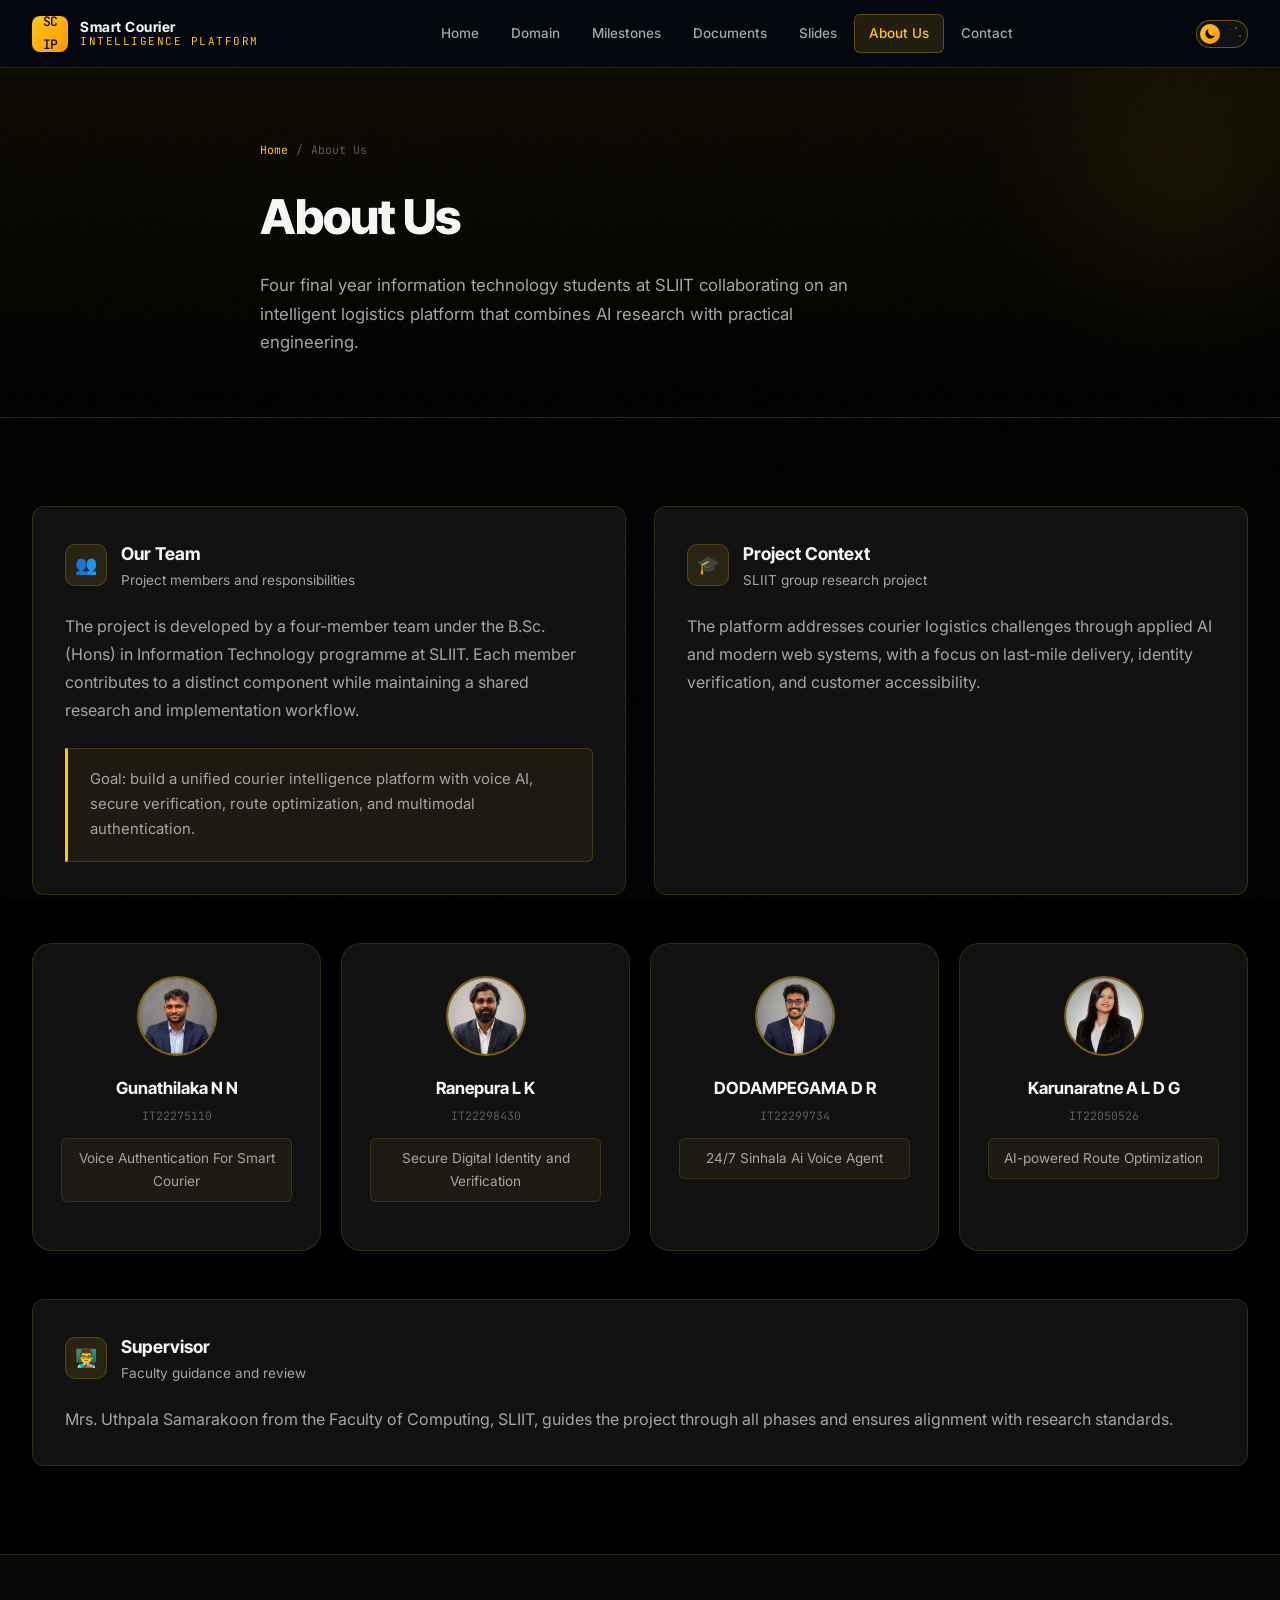
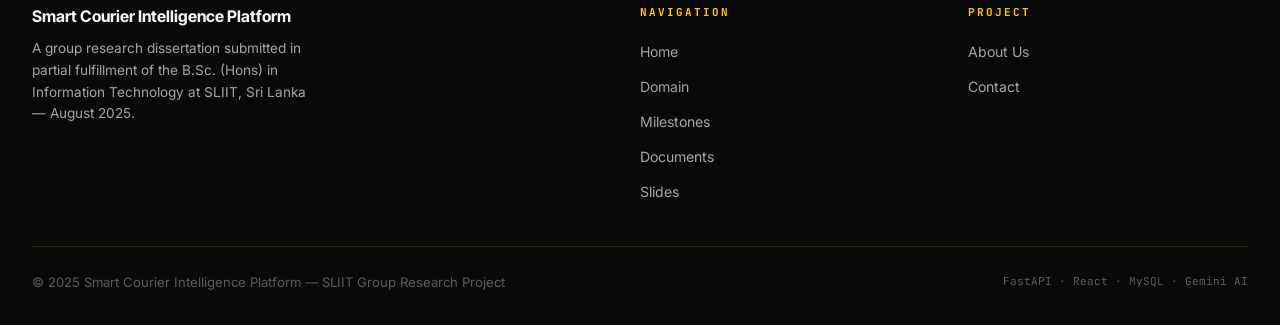
==== about.html @ 5ad06b8f "Initial commit: Smart Courier Intelligence Platform website with dark/light theme toggle" ====
<!DOCTYPE html>
<html lang="en">

<head>
  <meta charset="UTF-8">
  <meta name="viewport" content="width=device-width, initial-scale=1.0">
  <title>About Us | Smart Courier Intelligence Platform</title>
  <link rel="preconnect" href="https://fonts.googleapis.com">
  <link
    href="https://fonts.googleapis.com/css2?family=Space+Mono:ital,wght@0,400;0,700;1,400&family=DM+Sans:ital,opsz,wght@0,9..40,300;0,9..40,400;0,9..40,500;0,9..40,600;1,9..40,300&display=swap"
    rel="stylesheet">
  <link rel="stylesheet" href="style.css">
</head>

<body>

  <nav class="navbar">
    <div class="nav-inner">
      <a href="index.html" class="nav-brand">
        <div class="nav-logo">SC<br>IP</div>
        <div class="nav-name">Smart Courier<span>Intelligence Platform</span></div>
      </a>
      <div class="nav-links">
        <a href="index.html">Home</a>
        <a href="domain.html">Domain</a>
        <a href="milestones.html">Milestones</a>
        <a href="documents.html">Documents</a>
        <a href="slides.html">Slides</a>
        <a href="about.html" class="active">About Us</a>
        <a href="contact.html">Contact</a>
      </div>
      <button class="theme-toggle" id="theme-toggle" aria-label="Toggle theme">
        <div class="theme-toggle-track">
          <div class="toggle-stars"><span></span><span></span><span></span></div>
          <div class="theme-toggle-thumb">
            <svg class="icon-moon" viewBox="0 0 24 24" fill="currentColor"><path d="M21.752 15.002A9.718 9.718 0 0 1 18 15.75c-5.385 0-9.75-4.365-9.75-9.75 0-1.33.266-2.597.748-3.752A9.753 9.753 0 0 0 3 11.25C3 16.635 7.365 21 12.75 21a9.753 9.753 0 0 0 9.002-5.998Z"/></svg>
            <svg class="icon-sun" viewBox="0 0 24 24" fill="currentColor"><path d="M12 2.25a.75.75 0 0 1 .75.75v2.25a.75.75 0 0 1-1.5 0V3a.75.75 0 0 1 .75-.75ZM7.5 12a4.5 4.5 0 1 1 9 0 4.5 4.5 0 0 1-9 0ZM18.894 6.166a.75.75 0 0 0-1.06-1.06l-1.591 1.59a.75.75 0 1 0 1.06 1.061l1.591-1.59ZM21.75 12a.75.75 0 0 1-.75.75h-2.25a.75.75 0 0 1 0-1.5H21a.75.75 0 0 1 .75.75ZM17.834 18.894a.75.75 0 0 0 1.06-1.06l-1.59-1.591a.75.75 0 1 0-1.061 1.06l1.59 1.591ZM12 18a.75.75 0 0 1 .75.75V21a.75.75 0 0 1-1.5 0v-2.25A.75.75 0 0 1 12 18ZM7.758 17.303a.75.75 0 0 0-1.061-1.06l-1.591 1.59a.75.75 0 0 0 1.06 1.061l1.591-1.59ZM6 12a.75.75 0 0 1-.75.75H3a.75.75 0 0 1 0-1.5h2.25A.75.75 0 0 1 6 12ZM6.697 7.757a.75.75 0 0 0 1.06-1.06l-1.59-1.591a.75.75 0 0 0-1.061 1.06l1.59 1.591Z"/></svg>
          </div>
        </div>
      </button>
      <button class="nav-toggle" aria-label="Toggle menu">☰</button>
    </div>
  </nav>

  <main class="page-wrap">
    <section class="page-header">
      <div class="container page-header-inner">
        <div class="breadcrumb"><a href="index.html">Home</a> <span>/</span> About Us</div>
        <h1>About Us</h1>
        <p>Four final year information technology students at SLIIT collaborating on an intelligent logistics platform
          that combines AI research with practical engineering.</p>
      </div>
    </section>

    <section class="section">
      <div class="container">
        <div class="two-col">
          <div class="content-card">
            <div class="card-head">
              <div class="card-icon">👥</div>
              <div>
                <h3>Our Team</h3>
                <div class="card-sub">Project members and responsibilities</div>
              </div>
            </div>
            <p style="color:var(--text-secondary);line-height:1.75;">
              The project is developed by a four-member team under the B.Sc. (Hons) in Information Technology programme
              at SLIIT. Each member contributes to a distinct component while maintaining a shared research and
              implementation workflow.
            </p>
            <div class="highlight-box mt-24">
              <p>Goal: build a unified courier intelligence platform with voice AI, secure verification, route
                optimization, and multimodal authentication.</p>
            </div>
          </div>

          <div class="content-card">
            <div class="card-head">
              <div class="card-icon">🎓</div>
              <div>
                <h3>Project Context</h3>
                <div class="card-sub">SLIIT group research project</div>
              </div>
            </div>
            <p style="color:var(--text-secondary);line-height:1.75;">
              The platform addresses courier logistics challenges through applied AI and modern web systems, with a
              focus on last-mile delivery, identity verification, and customer accessibility.
            </p>
          </div>
        </div>

        <div class="team-grid mt-48">
          <div class="team-card">
            <img src="gunathilaka.jpeg" alt="Gunathilaka N N" class="team-avatar av1" style="object-fit: cover;">
            <h3>Gunathilaka N N</h3>
            <div class="team-id">IT22275110</div>
            <div class="team-comp">Voice Authentication For Smart Courier</div>
          </div>
          <div class="team-card">
            <img src="lahiru.jpeg" alt="Ranepura L K" class="team-avatar av2" style="object-fit: cover;">
            <h3>Ranepura L K</h3>
            <div class="team-id">IT22298430</div>
            <div class="team-comp">Secure Digital Identity and Verification</div>
          </div>
          <div class="team-card">
            <img src="dinidu.jpeg" alt="DODAMPEGAMA D R" class="team-avatar av3" style="object-fit: cover;">
            <h3>DODAMPEGAMA D R</h3>
            <div class="team-id">IT22299734</div>
            <div class="team-comp">24/7 Sinhala Ai Voice Agent</div>
          </div>
          <div class="team-card">
            <img src="dilumi.jpeg" alt="Karunaratne A L D G" class="team-avatar av4" style="object-fit: cover;">
            <h3>Karunaratne A L D G</h3>
            <div class="team-id">IT22050526</div>

            <div class="team-comp">AI-powered Route Optimization</div>
          </div>
        </div>

        <div class="content-card mt-48">
          <div class="card-head">
            <div class="card-icon">👨‍🏫</div>
            <div>
              <h3>Supervisor</h3>
              <div class="card-sub">Faculty guidance and review</div>
            </div>
          </div>
          <p style="color:var(--text-secondary);line-height:1.75;">
            Mrs. Uthpala Samarakoon from the Faculty of Computing, SLIIT, guides the project through all phases and
            ensures alignment with research standards.
          </p>
        </div>
      </div>
    </section>

    <footer>
      <div class="footer-inner">
        <div class="footer-top">
          <div class="footer-brand">
            <h3>Smart Courier Intelligence Platform</h3>
            <p>A group research dissertation submitted in partial fulfillment of the B.Sc. (Hons) in Information
              Technology at SLIIT, Sri Lanka — August 2025.</p>
          </div>
          <div class="footer-col">
            <h4>Navigation</h4>
            <ul>
              <li><a href="index.html">Home</a></li>
              <li><a href="domain.html">Domain</a></li>
              <li><a href="milestones.html">Milestones</a></li>
              <li><a href="documents.html">Documents</a></li>
              <li><a href="slides.html">Slides</a></li>
            </ul>
          </div>
          <div class="footer-col">
            <h4>Project</h4>
            <ul>
              <li><a href="about.html">About Us</a></li>
              <li><a href="contact.html">Contact</a></li>
            </ul>
          </div>
        </div>
        <div class="footer-bottom">
          <p>© 2025 Smart Courier Intelligence Platform — SLIIT Group Research Project</p>
          <span>FastAPI · React · MySQL · Gemini AI</span>
        </div>
      </div>
    </footer>
  </main>

  <script src="main.js"></script>
</body>

</html>
---- style.css ----
/* ============================================================
   SMART COURIER INTELLIGENCE PLATFORM — Global Stylesheet
  Aesthetic: Black / Gold Premium Logistics
  Fonts: Inter Tight (headings) + Inter (body) + JetBrains Mono (data)
   ============================================================ */

@import url('https://fonts.googleapis.com/css2?family=Inter:wght@400;500;600;700;800;900&family=Inter+Tight:wght@600;700;800;900&family=JetBrains+Mono:wght@400;500&display=swap');

/* ── CSS VARIABLES ── */
:root {
  --bg-primary:    #000000;
  --bg-secondary:  #090909;
  --bg-card:       #111111;
  --bg-card-hover: #171717;
  --bg-glass:      rgba(17, 17, 17, 0.8);
  --accent-cyan:   #ffc61a;
  --accent-blue:   #ffb300;
  --accent-purple: #ffd54f;
  --accent-green:  #f6d44e;
  --accent-orange: #ff9800;
  --text-primary:  #f5f5f5;
  --text-secondary:#a6a6a6;
  --text-muted:    #5d5d5d;
  --border:        rgba(255, 198, 26, 0.14);
  --border-hover:  rgba(255, 198, 26, 0.38);
  --glow-cyan:     0 0 20px rgba(255, 198, 26, 0.18);
  --glow-strong:   0 0 40px rgba(255, 198, 26, 0.28);
  --radius-sm:     6px;
  --radius-md:     12px;
  --radius-lg:     20px;
  --shadow-card:   0 4px 32px rgba(0,0,0,0.45);
  --transition:    all 0.25s cubic-bezier(0.4, 0, 0.2, 1);
  --font-head:     'Inter Tight', sans-serif;
  --font-body:     'Inter', sans-serif;
  --font-mono:     'JetBrains Mono', monospace;
}

/* ── LIGHT THEME OVERRIDES ── */
[data-theme="light"] {
  --bg-primary:    #f5f3ee;
  --bg-secondary:  #ece9e1;
  --bg-card:       #ffffff;
  --bg-card-hover: #faf9f6;
  --bg-glass:      rgba(255, 255, 255, 0.85);
  --accent-cyan:   #c48a00;
  --accent-blue:   #b37a00;
  --accent-purple: #d4a017;
  --accent-green:  #c09a10;
  --accent-orange: #d47800;
  --text-primary:  #1a1a1a;
  --text-secondary:#5a5a5a;
  --text-muted:    #9a9a9a;
  --border:        rgba(180, 140, 30, 0.18);
  --border-hover:  rgba(180, 140, 30, 0.40);
  --glow-cyan:     0 0 20px rgba(196, 138, 0, 0.12);
  --glow-strong:   0 0 40px rgba(196, 138, 0, 0.18);
  --shadow-card:   0 4px 32px rgba(0,0,0,0.08);
}

[data-theme="light"] body::before {
  opacity: 0.012;
}

[data-theme="light"] .navbar {
  background: rgba(245, 243, 238, 0.88);
}

[data-theme="light"] .nav-logo {
  color: #fff;
}

[data-theme="light"] .hero::before {
  background:
    radial-gradient(ellipse 80% 60% at 50% 0%, rgba(196,138,0,0.08) 0%, transparent 70%),
    radial-gradient(ellipse 50% 40% at 20% 80%, rgba(180,122,0,0.05) 0%, transparent 60%),
    radial-gradient(ellipse 50% 40% at 80% 80%, rgba(212,120,0,0.05) 0%, transparent 60%);
}

[data-theme="light"] .grid-bg {
  background-image:
    linear-gradient(rgba(180,140,30,0.06) 1px, transparent 1px),
    linear-gradient(90deg, rgba(180,140,30,0.06) 1px, transparent 1px);
}

[data-theme="light"] .btn-primary {
  color: #fff;
}

[data-theme="light"] .btn-primary:hover {
  color: #fff;
}

[data-theme="light"] .step-num {
  color: #fff;
}

[data-theme="light"] .info-table th {
  background: rgba(196,138,0,0.06);
}

[data-theme="light"] .slide-thumb-label {
  background: rgba(255,255,255,0.85);
  color: var(--text-muted);
}

[data-theme="light"] .nav-links.open {
  background: rgba(245,243,238,0.97);
}

[data-theme="light"] ::-webkit-scrollbar-track {
  background: var(--bg-primary);
}

[data-theme="light"] ::-webkit-scrollbar-thumb {
  background: #c0bdb6;
}

[data-theme="light"] ::-webkit-scrollbar-thumb:hover {
  background: #a09d96;
}

/* ── RESET & BASE ── */
*, *::before, *::after { box-sizing: border-box; margin: 0; padding: 0; }
html { scroll-behavior: smooth; font-size: 16px; }
html, html *:not(.theme-toggle-thumb):not(.icon-sun):not(.icon-moon) {
  transition: background-color 0.35s ease, color 0.35s ease, border-color 0.35s ease, box-shadow 0.35s ease;
}
body {
  font-family: var(--font-body);
  background-color: var(--bg-primary);
  color: var(--text-primary);
  line-height: 1.7;
  overflow-x: hidden;
}
img { max-width: 100%; display: block; }
a { color: var(--accent-cyan); text-decoration: none; transition: var(--transition); }
a:hover { color: #fff; }
ul, ol { list-style: none; }

/* ── NOISE TEXTURE OVERLAY ── */
body::before {
  content: '';
  position: fixed; inset: 0;
  background-image: url("data:image/svg+xml,%3Csvg viewBox='0 0 256 256' xmlns='http://www.w3.org/2000/svg'%3E%3Cfilter id='n'%3E%3CfeTurbulence type='fractalNoise' baseFrequency='0.9' numOctaves='4' stitchTiles='stitch'/%3E%3C/filter%3E%3Crect width='100%25' height='100%25' filter='url(%23n)' opacity='1'/%3E%3C/svg%3E");
  opacity: 0.025;
  pointer-events: none;
  z-index: 0;
}

/* ── GRID BACKGROUND ── */
.grid-bg {
  background-image:
    linear-gradient(rgba(255,198,26,0.05) 1px, transparent 1px),
    linear-gradient(90deg, rgba(255,198,26,0.05) 1px, transparent 1px);
  background-size: 48px 48px;
}

/* ── NAVIGATION ── */
.navbar {
  position: fixed; top: 0; left: 0; right: 0; z-index: 1000;
  height: 68px;
  background: rgba(5, 9, 17, 0.85);
  backdrop-filter: blur(16px) saturate(180%);
  border-bottom: 1px solid var(--border);
  display: flex; align-items: center;
}
.nav-inner {
  max-width: 1320px; margin: 0 auto; width: 100%;
  padding: 0 32px;
  display: flex; align-items: center; justify-content: space-between;
  gap: 24px;
}
.nav-brand {
  display: flex; align-items: center; gap: 12px;
  text-decoration: none;
  flex-shrink: 0;
}
.nav-logo {
  width: 36px; height: 36px;
  background: linear-gradient(135deg, var(--accent-cyan), var(--accent-orange));
  border-radius: 8px;
  display: flex; align-items: center; justify-content: center;
  font-family: var(--font-mono); font-size: 13px; font-weight: 500;
  color: #050911; letter-spacing: -0.5px;
}
.nav-name {
  font-family: var(--font-head); font-size: 14px; font-weight: 700;
  color: var(--text-primary); letter-spacing: 0.5px;
  line-height: 1.2;
}
.nav-name span { display: block; color: var(--accent-cyan); font-size: 11px; font-weight: 400; letter-spacing: 1.5px; text-transform: uppercase; font-family: var(--font-mono); }
.nav-links { display: flex; align-items: center; gap: 2px; }
.nav-links a {
  padding: 7px 14px;
  font-size: 13.5px; font-weight: 500;
  color: var(--text-secondary);
  border-radius: var(--radius-sm);
  border: 1px solid transparent;
  transition: var(--transition);
  white-space: nowrap;
}
.nav-links a:hover { color: var(--text-primary); background: rgba(255,198,26,0.08); border-color: var(--border); }
.nav-links a.active { color: var(--accent-cyan); background: rgba(255,198,26,0.12); border-color: rgba(255,198,26,0.28); }
.nav-toggle { display: none; background: none; border: none; cursor: pointer; color: var(--text-primary); font-size: 22px; }

/* ── PAGE WRAPPER ── */
.page-wrap { padding-top: 68px; min-height: 100vh; position: relative; z-index: 1; }

/* ── HERO SECTION ── */
.hero {
  position: relative; overflow: hidden;
  padding: 100px 32px 90px;
  text-align: center;
}
.hero::before {
  content: '';
  position: absolute; inset: 0;
  background:
    radial-gradient(ellipse 80% 60% at 50% 0%, rgba(255,198,26,0.10) 0%, transparent 70%),
    radial-gradient(ellipse 50% 40% at 20% 80%, rgba(255,179,0,0.06) 0%, transparent 60%),
    radial-gradient(ellipse 50% 40% at 80% 80%, rgba(255,152,0,0.06) 0%, transparent 60%);
}
.hero-inner { max-width: 900px; margin: 0 auto; position: relative; }
.hero-badge {
  display: inline-flex; align-items: center; gap: 8px;
  padding: 6px 16px;
  background: rgba(255,198,26,0.08); border: 1px solid rgba(255,198,26,0.25);
  border-radius: 50px; margin-bottom: 28px;
  font-family: var(--font-mono); font-size: 12px; color: var(--accent-cyan);
  letter-spacing: 1.5px; text-transform: uppercase;
  animation: fadeInDown 0.6s ease both;
}
.hero-badge::before { content: '●'; font-size: 8px; animation: pulse 2s infinite; }
@keyframes pulse { 0%,100%{opacity:1} 50%{opacity:0.3} }
@keyframes fadeInDown { from{opacity:0;transform:translateY(-16px)} to{opacity:1;transform:translateY(0)} }
@keyframes fadeInUp { from{opacity:0;transform:translateY(20px)} to{opacity:1;transform:translateY(0)} }
@keyframes fadeIn { from{opacity:0} to{opacity:1} }

.hero h1 {
  font-family: var(--font-head); font-size: clamp(2.4rem, 5vw, 4rem);
  font-weight: 800; line-height: 1.1; letter-spacing: -1.5px;
  margin-bottom: 22px;
  animation: fadeInUp 0.7s ease 0.1s both;
}
.hero h1 .line-accent { 
  display: block;
  background: linear-gradient(90deg, var(--accent-cyan), var(--accent-orange), var(--accent-purple));
  -webkit-background-clip: text; -webkit-text-fill-color: transparent;
  background-clip: text;
}
.hero-sub {
  font-size: 1.1rem; color: var(--text-secondary); max-width: 680px; margin: 0 auto 40px;
  line-height: 1.7; animation: fadeInUp 0.7s ease 0.2s both;
}
.hero-actions {
  display: flex; gap: 14px; justify-content: center; flex-wrap: wrap;
  animation: fadeInUp 0.7s ease 0.3s both;
}
.btn-primary {
  display: inline-flex; align-items: center; gap: 8px;
  padding: 13px 28px; font-weight: 600; font-size: 14.5px;
  background: linear-gradient(135deg, var(--accent-cyan), var(--accent-orange));
  color: #000; border-radius: var(--radius-sm); border: none; cursor: pointer;
  transition: var(--transition); text-decoration: none;
  box-shadow: 0 0 0 rgba(255,198,26,0);
}
.btn-primary:hover { transform: translateY(-2px); box-shadow: 0 6px 24px rgba(255,198,26,0.35); color: #000; }
.btn-outline {
  display: inline-flex; align-items: center; gap: 8px;
  padding: 12px 28px; font-weight: 500; font-size: 14.5px;
  background: transparent; color: var(--text-primary);
  border: 1px solid var(--border-hover); border-radius: var(--radius-sm); cursor: pointer;
  transition: var(--transition); text-decoration: none;
}
.btn-outline:hover { background: rgba(255,198,26,0.07); border-color: var(--accent-cyan); color: var(--text-primary); transform: translateY(-2px); }

/* ── SECTION COMMON ── */
.section { padding: 88px 32px; }
.section-sm { padding: 60px 32px; }
.container { max-width: 1280px; margin: 0 auto; }
.section-label {
  font-family: var(--font-mono); font-size: 11px; color: var(--accent-cyan);
  letter-spacing: 2.5px; text-transform: uppercase; margin-bottom: 12px;
  display: flex; align-items: center; gap: 10px;
}
.section-label::before { content: ''; display: block; width: 24px; height: 1px; background: var(--accent-cyan); }
.section-title {
  font-family: var(--font-head); font-size: clamp(1.8rem, 3vw, 2.6rem);
  font-weight: 700; letter-spacing: -0.8px; margin-bottom: 14px; line-height: 1.2;
}
.section-title span { color: var(--accent-cyan); }
.section-desc { color: var(--text-secondary); max-width: 600px; font-size: 1.05rem; }

/* ── DIVIDER ── */
.divider { height: 1px; background: linear-gradient(90deg, transparent, var(--border) 30%, var(--border) 70%, transparent); margin: 0 32px; }

/* ── COMPONENT CARDS ── */
.components-grid { display: grid; grid-template-columns: repeat(auto-fit, minmax(280px, 1fr)); gap: 20px; margin-top: 48px; }
.comp-card {
  background: var(--bg-card); border: 1px solid var(--border);
  border-radius: var(--radius-lg); padding: 32px;
  transition: var(--transition); position: relative; overflow: hidden;
}
.comp-card::before {
  content: ''; position: absolute; top: 0; left: 0; right: 0; height: 2px;
  background: linear-gradient(90deg, transparent, var(--card-color, var(--accent-cyan)), transparent);
  opacity: 0; transition: var(--transition);
}
.comp-card:hover { transform: translateY(-4px); background: var(--bg-card-hover); border-color: var(--border-hover); box-shadow: var(--glow-cyan); }
.comp-card:hover::before { opacity: 1; }
.comp-card.c1 { --card-color: #ffc61a; }
.comp-card.c2 { --card-color: #ffb300; }
.comp-card.c3 { --card-color: #ffd54f; }
.comp-card.c4 { --card-color: #ff9800; }
.comp-number {
  font-family: var(--font-mono); font-size: 11px; color: var(--text-muted);
  letter-spacing: 2px; text-transform: uppercase; margin-bottom: 16px;
}
.comp-icon {
  width: 48px; height: 48px; border-radius: 12px; margin-bottom: 18px;
  display: flex; align-items: center; justify-content: center; font-size: 22px;
}
.c1 .comp-icon { background: rgba(255,198,26,0.12); }
.c2 .comp-icon { background: rgba(255,179,0,0.12); }
.c3 .comp-icon { background: rgba(255,213,79,0.12); }
.c4 .comp-icon { background: rgba(255,152,0,0.12); }
.comp-card h3 { font-family: var(--font-head); font-size: 1.15rem; font-weight: 700; margin-bottom: 10px; }
.comp-card p { color: var(--text-secondary); font-size: 0.92rem; line-height: 1.65; }
.comp-tag {
  display: inline-block; margin-top: 18px;
  padding: 4px 12px; border-radius: 50px; font-size: 11.5px; font-family: var(--font-mono);
}
.c1 .comp-tag { background: rgba(255,198,26,0.1); color: var(--accent-cyan); }
.c2 .comp-tag { background: rgba(255,179,0,0.1); color: #ffb300; }
.c3 .comp-tag { background: rgba(255,213,79,0.1); color: #ffd54f; }
.c4 .comp-tag { background: rgba(255,152,0,0.1); color: var(--accent-orange); }

/* ── STATS STRIP ── */
.stats-strip {
  background: var(--bg-secondary); border-top: 1px solid var(--border); border-bottom: 1px solid var(--border);
  padding: 48px 32px;
}
.stats-grid { display: grid; grid-template-columns: repeat(auto-fit, minmax(200px, 1fr)); gap: 32px; max-width: 1280px; margin: 0 auto; text-align: center; }
.stat-item {}
.stat-num {
  font-family: var(--font-head); font-size: 2.6rem; font-weight: 800; letter-spacing: -1px;
  background: linear-gradient(135deg, var(--accent-cyan), var(--accent-blue));
  -webkit-background-clip: text; -webkit-text-fill-color: transparent; background-clip: text;
  line-height: 1;
}
.stat-label { color: var(--text-secondary); font-size: 0.88rem; margin-top: 8px; }
.stat-sub { color: var(--text-muted); font-size: 0.78rem; font-family: var(--font-mono); margin-top: 4px; }

/* ── PAGE HEADER ── */
.page-header {
  padding: 72px 32px 60px;
  background: linear-gradient(180deg, rgba(255,198,26,0.05) 0%, transparent 100%);
  border-bottom: 1px solid var(--border);
  position: relative; overflow: hidden;
}
.page-header::before {
  content: ''; position: absolute; top: -100px; right: -100px;
  width: 400px; height: 400px; border-radius: 50%;
  background: radial-gradient(circle, rgba(255,198,26,0.06) 0%, transparent 70%);
  pointer-events: none;
}
.page-header .container { position: relative; }
.page-header-inner { max-width: 760px; }
.breadcrumb { font-family: var(--font-mono); font-size: 11.5px; color: var(--text-muted); margin-bottom: 16px; display: flex; align-items: center; gap: 8px; }
.breadcrumb a { color: var(--accent-cyan); }
.breadcrumb span { color: var(--text-muted); }
.page-header h1 { font-family: var(--font-head); font-size: clamp(2rem, 4vw, 3rem); font-weight: 800; letter-spacing: -1px; margin-bottom: 14px; }
.page-header p { color: var(--text-secondary); font-size: 1.05rem; max-width: 600px; }

/* ── CONTENT CARDS ── */
.content-card {
  background: var(--bg-card); border: 1px solid var(--border);
  border-radius: var(--radius-md); padding: 32px;
  transition: var(--transition);
}
.content-card:hover { border-color: var(--border-hover); }
.card-head { display: flex; align-items: center; gap: 14px; margin-bottom: 20px; }
.card-icon {
  width: 42px; height: 42px; border-radius: 10px;
  background: rgba(255,198,26,0.1); border: 1px solid rgba(255,198,26,0.2);
  display: flex; align-items: center; justify-content: center; font-size: 18px;
  flex-shrink: 0;
}
.card-head h3 { font-family: var(--font-head); font-size: 1.1rem; font-weight: 700; }
.card-head .card-sub { color: var(--text-secondary); font-size: 0.85rem; }

/* ── INFO TABLES ── */
.info-table { width: 100%; border-collapse: collapse; font-size: 0.92rem; }
.info-table th {
  text-align: left; padding: 12px 16px;
  font-family: var(--font-mono); font-size: 11px; font-weight: 500;
  color: var(--accent-cyan); letter-spacing: 1.5px; text-transform: uppercase;
  border-bottom: 1px solid var(--border); background: rgba(255,198,26,0.04);
}
.info-table td { padding: 13px 16px; border-bottom: 1px solid rgba(255,255,255,0.04); color: var(--text-secondary); vertical-align: top; }
.info-table tr:last-child td { border-bottom: none; }
.info-table tr:hover td { background: rgba(255,198,26,0.03); color: var(--text-primary); }
.info-table td strong { color: var(--text-primary); font-weight: 500; }

/* ── TAGS / BADGES ── */
.tag {
  display: inline-block; padding: 3px 10px; border-radius: 4px;
  font-family: var(--font-mono); font-size: 11px; font-weight: 500;
}
.tag-cyan { background: rgba(255,198,26,0.1); color: var(--accent-cyan); border: 1px solid rgba(255,198,26,0.2); }
.tag-purple { background: rgba(255,179,0,0.1); color: #ffb300; border: 1px solid rgba(255,179,0,0.2); }
.tag-blue { background: rgba(255,213,79,0.1); color: #ffd54f; border: 1px solid rgba(255,213,79,0.2); }
.tag-green { background: rgba(0,229,160,0.1); color: var(--accent-green); border: 1px solid rgba(0,229,160,0.2); }
.tag-orange { background: rgba(255,140,66,0.1); color: var(--accent-orange); border: 1px solid rgba(255,140,66,0.2); }

/* ── TIMELINE ── */
.timeline { position: relative; padding-left: 32px; }
.timeline::before { content: ''; position: absolute; left: 8px; top: 4px; bottom: 4px; width: 1px; background: linear-gradient(180deg, var(--accent-cyan), var(--accent-orange), transparent); }
.timeline-item { position: relative; margin-bottom: 36px; }
.timeline-item::before {
  content: ''; position: absolute; left: -28px; top: 6px;
  width: 12px; height: 12px; border-radius: 50%;
  background: var(--bg-primary); border: 2px solid var(--accent-cyan);
  box-shadow: 0 0 8px rgba(255,198,26,0.4);
}
.timeline-item.done::before { background: var(--accent-cyan); }
.timeline-date { font-family: var(--font-mono); font-size: 11px; color: var(--text-muted); letter-spacing: 1px; margin-bottom: 6px; }
.timeline-item h4 { font-family: var(--font-head); font-size: 1rem; font-weight: 700; margin-bottom: 8px; }
.timeline-item p { font-size: 0.9rem; color: var(--text-secondary); }

/* ── ACCORDION ── */
.accordion-item {
  background: var(--bg-card); border: 1px solid var(--border);
  border-radius: var(--radius-md); margin-bottom: 12px;
  overflow: hidden; transition: var(--transition);
}
.accordion-item:hover { border-color: var(--border-hover); }
.accordion-btn {
  width: 100%; display: flex; align-items: center; justify-content: space-between;
  padding: 22px 28px; background: none; border: none; cursor: pointer;
  text-align: left; color: var(--text-primary); gap: 16px;
}
.accordion-btn-left { display: flex; align-items: center; gap: 16px; }
.accordion-num { font-family: var(--font-mono); font-size: 12px; color: var(--accent-cyan); letter-spacing: 1px; min-width: 32px; }
.accordion-title { font-family: var(--font-head); font-size: 1rem; font-weight: 700; }
.accordion-sub { font-size: 0.85rem; color: var(--text-secondary); margin-top: 2px; }
.accordion-arrow { font-size: 18px; color: var(--text-muted); transition: var(--transition); flex-shrink: 0; }
.accordion-item.open .accordion-arrow { transform: rotate(180deg); color: var(--accent-cyan); }
.accordion-body { display: none; padding: 0 28px 24px; }
.accordion-item.open .accordion-body { display: block; }
.accordion-body p { color: var(--text-secondary); font-size: 0.93rem; margin-bottom: 12px; }
.accordion-body ul { display: grid; gap: 8px; }
.accordion-body li { color: var(--text-secondary); font-size: 0.9rem; padding-left: 18px; position: relative; }
.accordion-body li::before { content: '→'; position: absolute; left: 0; color: var(--accent-cyan); font-size: 12px; top: 1px; }
.milestone-meta { display: flex; gap: 16px; flex-wrap: wrap; margin-top: 16px; }
.milestone-meta-item { display: flex; align-items: center; gap: 6px; font-size: 0.85rem; }
.milestone-meta-item .meta-label { color: var(--text-muted); font-family: var(--font-mono); font-size: 11px; text-transform: uppercase; letter-spacing: 1px; }
.milestone-meta-item .meta-val { color: var(--accent-cyan); font-family: var(--font-mono); font-size: 12px; }

/* ── DOCUMENT CARDS ── */
.doc-grid { display: grid; grid-template-columns: repeat(auto-fill, minmax(280px, 1fr)); gap: 18px; }
.doc-card {
  background: var(--bg-card); border: 1px solid var(--border);
  border-radius: var(--radius-md); padding: 24px;
  display: flex; align-items: flex-start; gap: 18px;
  transition: var(--transition); cursor: pointer;
}
.doc-card:hover { border-color: var(--border-hover); background: var(--bg-card-hover); transform: translateY(-2px); }
.doc-file-icon {
  width: 44px; height: 52px; border-radius: 8px; flex-shrink: 0;
  display: flex; align-items: center; justify-content: center;
  font-size: 20px; font-weight: 800; position: relative;
}
.doc-file-icon.pdf { background: rgba(255,80,80,0.12); color: #ff8a8a; border: 1px solid rgba(255,80,80,0.2); }
.doc-file-icon.pptx { background: rgba(255,140,66,0.12); color: var(--accent-orange); border: 1px solid rgba(255,140,66,0.2); }
.doc-file-icon.link { background: rgba(255,198,26,0.1); color: var(--accent-cyan); border: 1px solid var(--border); }
.doc-info { flex: 1; min-width: 0; }
.doc-info h4 { font-family: var(--font-head); font-size: 0.95rem; font-weight: 700; margin-bottom: 5px; }
.doc-info p { color: var(--text-secondary); font-size: 0.83rem; line-height: 1.5; }
.doc-status { display: flex; align-items: center; gap: 6px; margin-top: 10px; font-size: 0.8rem; font-family: var(--font-mono); }
.status-dot { width: 6px; height: 6px; border-radius: 50%; flex-shrink: 0; }
.status-dot.available { background: var(--accent-green); box-shadow: 0 0 6px rgba(0,229,160,0.5); }
.status-dot.pending { background: var(--accent-orange); }
.status-text.available { color: var(--accent-green); }
.status-text.pending { color: var(--accent-orange); }

/* ── TEAM CARDS ── */
.team-grid { display: grid; grid-template-columns: repeat(auto-fill, minmax(260px, 1fr)); gap: 20px; }
.team-card {
  background: var(--bg-card); border: 1px solid var(--border);
  border-radius: var(--radius-lg); padding: 32px 28px;
  text-align: center; transition: var(--transition);
}
.team-card:hover { border-color: var(--border-hover); transform: translateY(-4px); box-shadow: var(--glow-cyan); }
.team-avatar {
  width: 80px; height: 80px; border-radius: 50%; margin: 0 auto 18px;
  display: flex; align-items: center; justify-content: center;
  font-family: var(--font-head); font-size: 28px; font-weight: 800;
  border: 2px solid var(--border-hover);
}
.av1 { background: linear-gradient(135deg, rgba(255,198,26,0.2), rgba(255,198,26,0.05)); color: var(--accent-cyan); }
.av2 { background: linear-gradient(135deg, rgba(255,179,0,0.2), rgba(255,179,0,0.05)); color: #ffb300; }
.av3 { background: linear-gradient(135deg, rgba(255,213,79,0.2), rgba(255,213,79,0.05)); color: #ffd54f; }
.av4 { background: linear-gradient(135deg, rgba(255,152,0,0.2), rgba(255,152,0,0.05)); color: var(--accent-orange); }
.team-card h3 { font-family: var(--font-head); font-size: 1.05rem; font-weight: 700; margin-bottom: 4px; }
.team-id { font-family: var(--font-mono); font-size: 11.5px; color: var(--text-muted); margin-bottom: 12px; }
.team-comp { font-size: 0.85rem; color: var(--text-secondary); margin-bottom: 16px; padding: 8px 12px; background: rgba(255,198,26,0.05); border-radius: 6px; border: 1px solid var(--border); }
.team-email { font-size: 0.83rem; color: var(--accent-cyan); font-family: var(--font-mono); }
.team-email:hover { color: #fff; }

/* ── CONTACT FORM ── */
.contact-layout { display: grid; grid-template-columns: 1fr 380px; gap: 40px; align-items: start; }
.contact-form-wrap { background: var(--bg-card); border: 1px solid var(--border); border-radius: var(--radius-lg); padding: 40px; }
.form-group { margin-bottom: 22px; }
.form-label { display: block; font-size: 12.5px; font-family: var(--font-mono); color: var(--text-secondary); letter-spacing: 1px; text-transform: uppercase; margin-bottom: 8px; }
.form-input, .form-select, .form-textarea {
  width: 100%; padding: 13px 16px;
  background: var(--bg-secondary); border: 1px solid var(--border);
  border-radius: var(--radius-sm); color: var(--text-primary);
  font-family: var(--font-body); font-size: 14.5px;
  transition: var(--transition); outline: none;
}
.form-input:focus, .form-select:focus, .form-textarea:focus { border-color: var(--accent-cyan); box-shadow: 0 0 0 3px rgba(255,198,26,0.08); }
.form-textarea { resize: vertical; min-height: 130px; }
.form-row { display: grid; grid-template-columns: 1fr 1fr; gap: 18px; }
.contact-info-card { background: var(--bg-card); border: 1px solid var(--border); border-radius: var(--radius-lg); padding: 32px; }
.contact-info-card h3 { font-family: var(--font-head); font-size: 1.15rem; font-weight: 700; margin-bottom: 24px; }
.contact-item { display: flex; gap: 14px; margin-bottom: 22px; align-items: flex-start; }
.contact-item-icon { width: 38px; height: 38px; border-radius: 8px; background: rgba(255,198,26,0.08); border: 1px solid var(--border); display: flex; align-items: center; justify-content: center; font-size: 17px; flex-shrink: 0; }
.contact-item-text { }
.contact-item-label { font-size: 11px; font-family: var(--font-mono); color: var(--text-muted); letter-spacing: 1px; text-transform: uppercase; margin-bottom: 3px; }
.contact-item-val { font-size: 0.9rem; color: var(--text-secondary); }
.contact-item-val a { color: var(--accent-cyan); }

/* ── TECH PILLS ── */
.tech-cloud { display: flex; flex-wrap: wrap; gap: 10px; }
.tech-pill {
  padding: 6px 14px; border-radius: 50px;
  font-family: var(--font-mono); font-size: 12px;
  background: var(--bg-secondary); border: 1px solid var(--border);
  color: var(--text-secondary); transition: var(--transition);
}
.tech-pill:hover { border-color: var(--accent-cyan); color: var(--accent-cyan); }

/* ── TWO-COL LAYOUT ── */
.two-col { display: grid; grid-template-columns: 1fr 1fr; gap: 28px; }
.three-col { display: grid; grid-template-columns: repeat(3, 1fr); gap: 20px; }

/* ── GAP UTILITIES ── */
.mt-8 { margin-top: 8px; }
.mt-12 { margin-top: 12px; }
.mt-16 { margin-top: 16px; }
.mt-24 { margin-top: 24px; }
.mt-32 { margin-top: 32px; }
.mt-40 { margin-top: 40px; }
.mt-48 { margin-top: 48px; }
.mb-8 { margin-bottom: 8px; }
.mb-12 { margin-bottom: 12px; }
.mb-16 { margin-bottom: 16px; }
.mb-24 { margin-bottom: 24px; }
.mb-32 { margin-bottom: 32px; }
.mb-48 { margin-bottom: 48px; }

/* ── HIGHLIGHT BOX ── */
.highlight-box {
  background: rgba(255,198,26,0.05); border: 1px solid rgba(255,198,26,0.2);
  border-left: 3px solid var(--accent-cyan);
  border-radius: 0 var(--radius-sm) var(--radius-sm) 0;
  padding: 18px 22px; font-size: 0.93rem;
}
.highlight-box.purple { background: rgba(255,179,0,0.05); border-color: rgba(255,179,0,0.2); border-left-color: var(--accent-orange); }
.highlight-box p { color: var(--text-secondary); margin: 0; }

/* ── FOOTER ── */
footer {
  background: var(--bg-secondary); border-top: 1px solid var(--border);
  padding: 48px 32px 32px;
}
.footer-inner { max-width: 1280px; margin: 0 auto; }
.footer-top { display: grid; grid-template-columns: 2fr 1fr 1fr; gap: 48px; margin-bottom: 40px; }
.footer-brand h3 { font-family: var(--font-head); font-size: 1rem; font-weight: 700; margin-bottom: 8px; }
.footer-brand p { font-size: 0.85rem; color: var(--text-secondary); max-width: 280px; line-height: 1.6; }
.footer-col h4 { font-family: var(--font-mono); font-size: 11px; color: var(--accent-cyan); letter-spacing: 2px; text-transform: uppercase; margin-bottom: 16px; }
.footer-col ul { display: grid; gap: 8px; }
.footer-col li a { font-size: 0.88rem; color: var(--text-secondary); }
.footer-col li a:hover { color: var(--text-primary); }
.footer-bottom { display: flex; align-items: center; justify-content: space-between; padding-top: 24px; border-top: 1px solid var(--border); flex-wrap: wrap; gap: 12px; }
.footer-bottom p { font-size: 0.82rem; color: var(--text-muted); }
.footer-bottom span { font-family: var(--font-mono); font-size: 11px; color: var(--text-muted); }

/* ── SLIDES GRID ── */
.slides-grid { display: grid; grid-template-columns: repeat(auto-fill, minmax(300px, 1fr)); gap: 20px; }
.slide-card {
  background: var(--bg-card); border: 1px solid var(--border);
  border-radius: var(--radius-md); overflow: hidden;
  transition: var(--transition);
}
.slide-card:hover { border-color: var(--border-hover); transform: translateY(-3px); }
.slide-thumb {
  height: 160px; background: linear-gradient(135deg, var(--bg-secondary), var(--bg-card));
  display: flex; align-items: center; justify-content: center;
  border-bottom: 1px solid var(--border); position: relative; overflow: hidden;
}
.slide-thumb::before {
  content: ''; position: absolute; inset: 0;
  background: linear-gradient(135deg, rgba(255,198,26,0.05), rgba(255,152,0,0.05));
}
.slide-thumb-icon { font-size: 48px; opacity: 0.4; }
.slide-thumb-label {
  position: absolute; bottom: 12px; right: 12px;
  font-family: var(--font-mono); font-size: 10px; color: var(--text-muted);
  background: rgba(5,9,17,0.8); padding: 3px 8px; border-radius: 4px;
}
.slide-info { padding: 20px; }
.slide-info h4 { font-family: var(--font-head); font-size: 0.95rem; font-weight: 700; margin-bottom: 6px; }
.slide-info p { font-size: 0.83rem; color: var(--text-secondary); }
.slide-actions { display: flex; gap: 10px; margin-top: 16px; }
.btn-sm {
  padding: 7px 16px; font-size: 12.5px; font-weight: 500; border-radius: var(--radius-sm);
  cursor: pointer; border: none; display: inline-flex; align-items: center; gap: 6px;
  transition: var(--transition); text-decoration: none;
}
.btn-sm-primary { background: rgba(255,198,26,0.12); color: var(--accent-cyan); border: 1px solid rgba(255,198,26,0.2); }
.btn-sm-primary:hover { background: rgba(255,198,26,0.2); color: var(--accent-cyan); }
.btn-sm-ghost { background: transparent; color: var(--text-secondary); border: 1px solid var(--border); }
.btn-sm-ghost:hover { border-color: var(--border-hover); color: var(--text-primary); }

/* ── METHODOLOGY STEPS ── */
.method-steps { display: grid; gap: 16px; }
.method-step {
  background: var(--bg-card); border: 1px solid var(--border); border-radius: var(--radius-md);
  padding: 22px 26px; display: flex; gap: 20px; align-items: flex-start;
  transition: var(--transition);
}
.method-step:hover { border-color: var(--border-hover); }
.step-num {
  width: 36px; height: 36px; border-radius: 50%; flex-shrink: 0;
  background: linear-gradient(135deg, var(--accent-cyan), var(--accent-blue));
  display: flex; align-items: center; justify-content: center;
  font-family: var(--font-mono); font-size: 12px; font-weight: 500; color: #050911;
}
.step-content h4 { font-family: var(--font-head); font-size: 0.97rem; font-weight: 700; margin-bottom: 6px; }
.step-content p { font-size: 0.88rem; color: var(--text-secondary); line-height: 1.6; }

/* ── SCROLLBAR ── */
::-webkit-scrollbar { width: 6px; }
::-webkit-scrollbar-track { background: var(--bg-primary); }
::-webkit-scrollbar-thumb { background: var(--text-muted); border-radius: 3px; }
::-webkit-scrollbar-thumb:hover { background: var(--text-secondary); }

/* ── THEME TOGGLE BUTTON ── */
.theme-toggle {
  position: relative;
  width: 52px;
  height: 28px;
  border-radius: 50px;
  border: 1px solid var(--border-hover);
  background: var(--bg-card);
  cursor: pointer;
  padding: 0;
  flex-shrink: 0;
  transition: var(--transition);
  overflow: hidden;
}

.theme-toggle:hover {
  border-color: var(--accent-cyan);
  box-shadow: var(--glow-cyan);
}

.theme-toggle-track {
  position: relative;
  width: 100%;
  height: 100%;
}

.theme-toggle-thumb {
  position: absolute;
  top: 3px;
  left: 3px;
  width: 20px;
  height: 20px;
  border-radius: 50%;
  background: linear-gradient(135deg, var(--accent-cyan), var(--accent-orange));
  transition: all 0.4s cubic-bezier(0.68, -0.15, 0.27, 1.15);
  display: flex;
  align-items: center;
  justify-content: center;
  z-index: 2;
}

.theme-toggle-thumb svg {
  width: 12px;
  height: 12px;
  transition: all 0.3s ease;
}

.theme-toggle-thumb .icon-sun {
  position: absolute;
  opacity: 0;
  transform: rotate(-90deg) scale(0.5);
  transition: all 0.4s ease;
}

.theme-toggle-thumb .icon-moon {
  position: absolute;
  opacity: 1;
  transform: rotate(0deg) scale(1);
  transition: all 0.4s ease;
}

/* Stars decoration in toggle track */
.toggle-stars {
  position: absolute;
  inset: 0;
  transition: opacity 0.4s ease;
}

.toggle-stars span {
  position: absolute;
  width: 2px;
  height: 2px;
  border-radius: 50%;
  background: var(--text-muted);
}

.toggle-stars span:nth-child(1) { top: 6px; right: 10px; animation: twinkle 2s infinite 0.3s; }
.toggle-stars span:nth-child(2) { top: 14px; right: 6px; animation: twinkle 2s infinite 0.8s; }
.toggle-stars span:nth-child(3) { top: 8px; right: 16px; width: 1.5px; height: 1.5px; animation: twinkle 2s infinite 1.2s; }

@keyframes twinkle {
  0%, 100% { opacity: 1; }
  50% { opacity: 0.2; }
}

/* Light mode toggle state */
[data-theme="light"] .theme-toggle-thumb {
  left: calc(100% - 23px);
}

[data-theme="light"] .theme-toggle-thumb .icon-sun {
  opacity: 1;
  transform: rotate(0deg) scale(1);
}

[data-theme="light"] .theme-toggle-thumb .icon-moon {
  opacity: 0;
  transform: rotate(90deg) scale(0.5);
}

[data-theme="light"] .toggle-stars {
  opacity: 0;
}

/* ── RESPONSIVE ── */
@media (max-width: 1024px) {
  .footer-top { grid-template-columns: 1fr 1fr; }
  .contact-layout { grid-template-columns: 1fr; }
  .two-col { grid-template-columns: 1fr; }
  .three-col { grid-template-columns: 1fr 1fr; }
}
@media (max-width: 768px) {
  .nav-links { display: none; position: absolute; top: 68px; left: 0; right: 0; background: rgba(5,9,17,0.97); backdrop-filter: blur(16px); border-bottom: 1px solid var(--border); padding: 16px; flex-direction: column; gap: 4px; }
  .nav-links.open { display: flex; }
  .nav-links a { padding: 11px 16px; border-radius: var(--radius-sm); }
  .nav-toggle { display: block; }
  .section { padding: 60px 20px; }
  .hero { padding: 72px 20px 64px; }
  .page-header { padding: 52px 20px 44px; }
  .form-row { grid-template-columns: 1fr; }
  .three-col { grid-template-columns: 1fr; }
  .footer-top { grid-template-columns: 1fr; gap: 32px; }
  .footer-bottom { flex-direction: column; text-align: center; }
  .stats-grid { grid-template-columns: 1fr 1fr; }
}
@media (max-width: 480px) {
  .components-grid { grid-template-columns: 1fr; }
  .team-grid { grid-template-columns: 1fr; }
  .doc-grid { grid-template-columns: 1fr; }
  .slides-grid { grid-template-columns: 1fr; }
  .stats-grid { grid-template-columns: 1fr 1fr; }
}
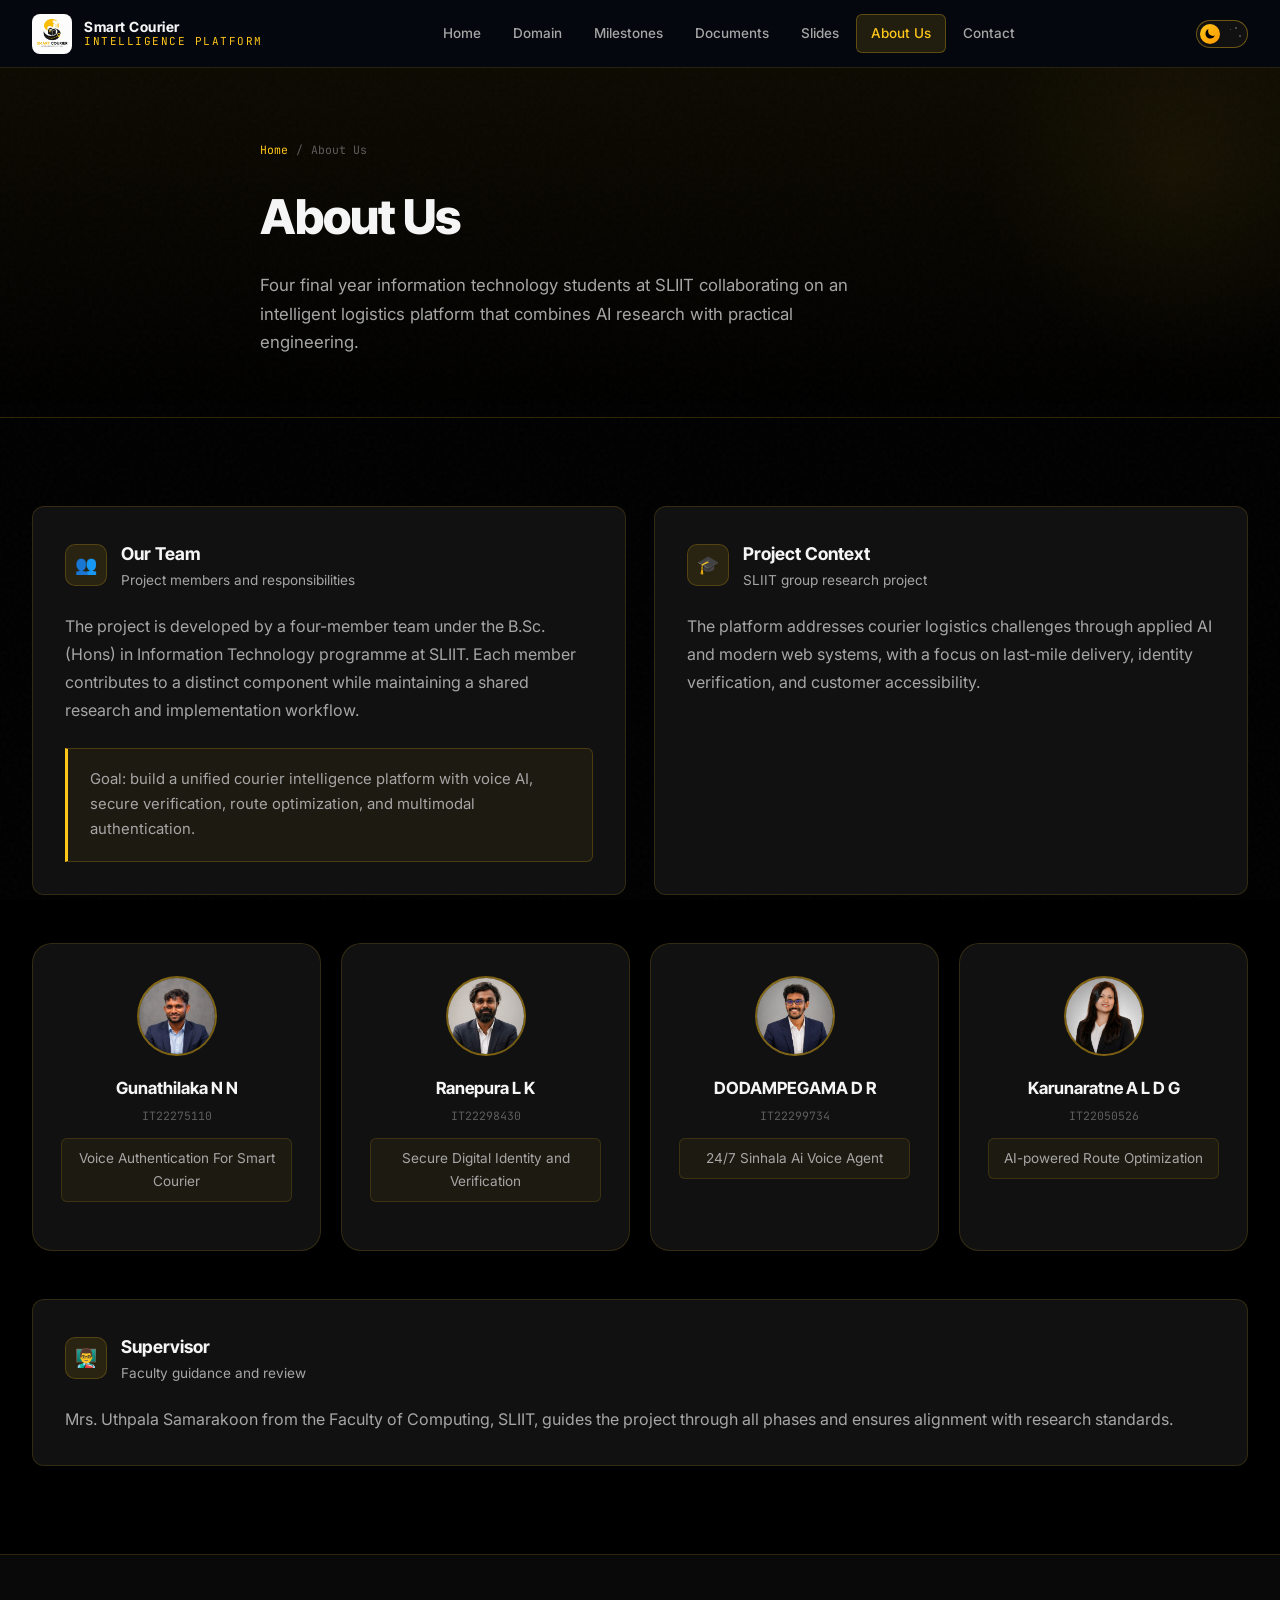
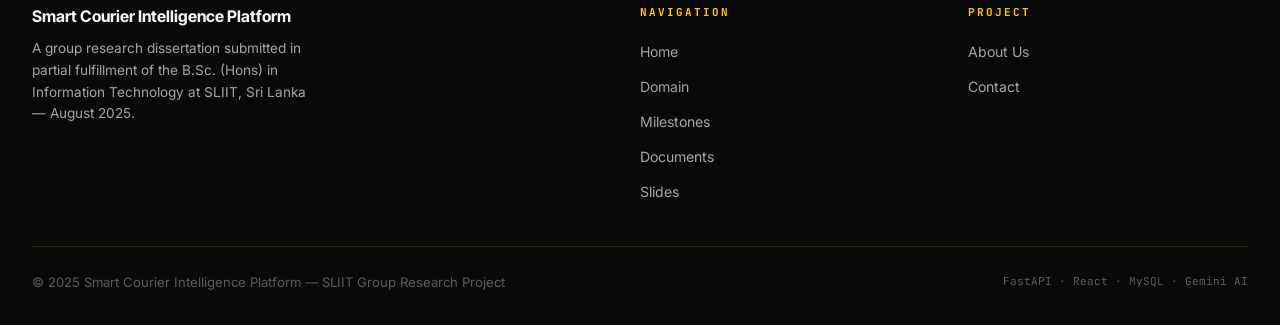
==== commit 694ecbaf: "Add logo" ====
--- a/about.html
+++ b/about.html
@@ -17,7 +17,7 @@
   <nav class="navbar">
     <div class="nav-inner">
       <a href="index.html" class="nav-brand">
-        <div class="nav-logo">SC<br>IP</div>
+        <div class="nav-logo"><img src="logo.jpeg" alt="Smart Courier Logo"></div>
         <div class="nav-name">Smart Courier<span>Intelligence Platform</span></div>
       </a>
       <div class="nav-links">
--- a/style.css
+++ b/style.css
@@ -176,12 +176,15 @@
   flex-shrink: 0;
 }
 .nav-logo {
-  width: 36px; height: 36px;
-  background: linear-gradient(135deg, var(--accent-cyan), var(--accent-orange));
+  width: 40px; height: 40px;
   border-radius: 8px;
-  display: flex; align-items: center; justify-content: center;
-  font-family: var(--font-mono); font-size: 13px; font-weight: 500;
-  color: #050911; letter-spacing: -0.5px;
+  overflow: hidden;
+  flex-shrink: 0;
+}
+.nav-logo img {
+  width: 100%;
+  height: 100%;
+  object-fit: cover;
 }
 .nav-name {
   font-family: var(--font-head); font-size: 14px; font-weight: 700;
